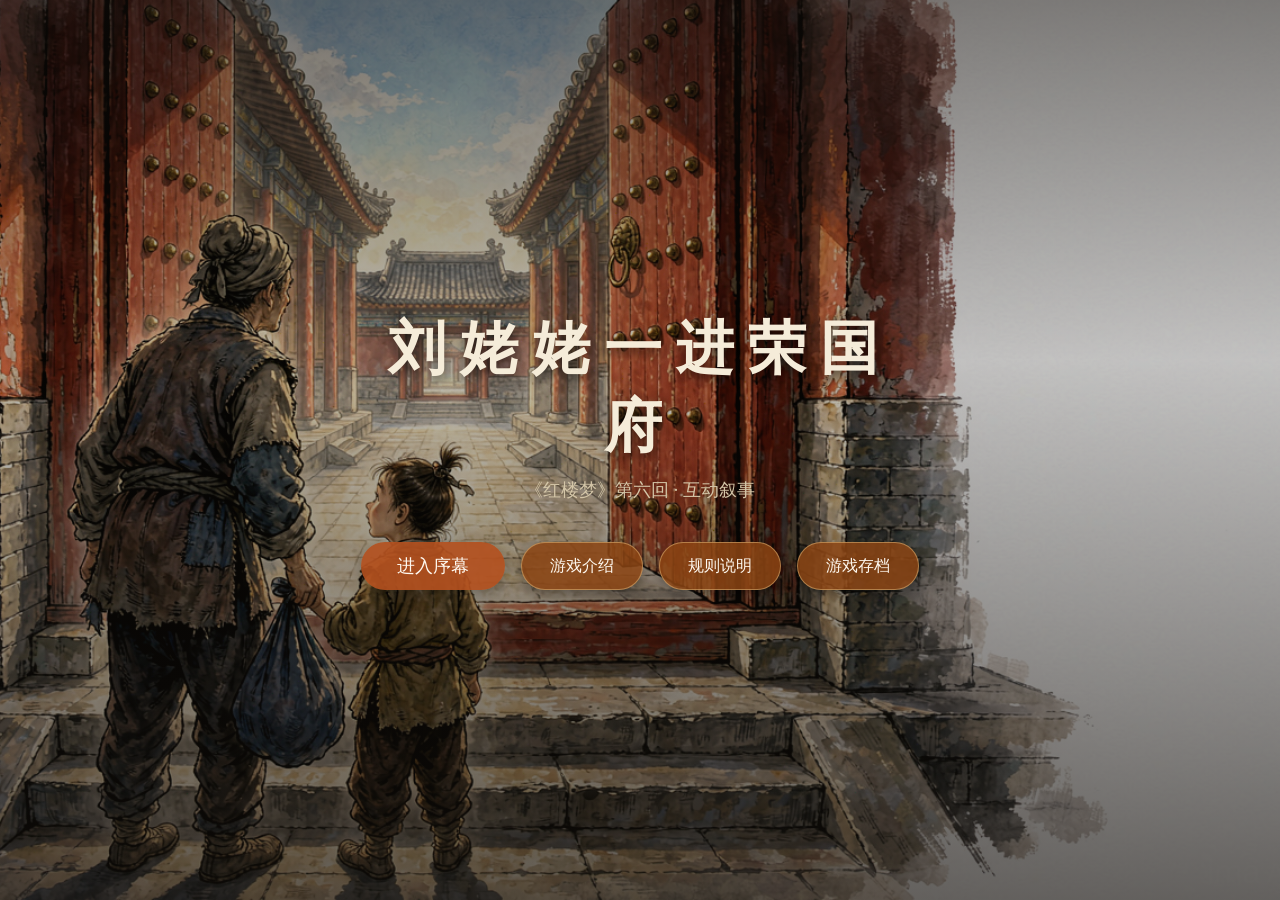
==== index.html @ fb56ab2d "刘姥姥一进荣国府互动叙事游戏 v1.0" ====
<!DOCTYPE html>
<html lang="zh-CN">
<head>
  <meta charset="UTF-8">
  <meta name="viewport" content="width=device-width, initial-scale=1.0">
  <meta http-equiv="Cache-Control" content="no-cache, no-store, must-revalidate">
  <title>刘姥姥一进荣国府</title>
  <link rel="stylesheet" href="style.css?v=8">
</head>
<body>
  <div id="app">
    <header id="top-bar">
      <div id="game-title">刘姥姥一进荣国府</div>
      <div id="top-status">
        <span id="progress">第 - / 16 幕</span>
        <div id="hp-bar" title="人情值">
          <div id="hp-fill"></div>
          <span id="hp-text">人情 100</span>
        </div>
        <button id="chars-btn" type="button">人物谱</button>
        <button id="manual-btn" type="button">文化手册 <span id="manual-count">0/7</span></button>
      </div>
    </header>

    <main id="stage">
      <div id="camera-rig">
        <div id="bg-layer"></div>
        <div id="hotspot-layer"></div>
      </div>
      <div id="transition-overlay"></div>

      <div id="portrait-layer">
        <img id="speaker-portrait" src="" alt="说话人">
      </div>

      <div id="choice-panel" class="hidden"></div>

      <div id="dialog-box">
        <div id="dialog-speaker"></div>
        <div id="dialog-text"></div>
        <div id="dialog-hint">点击此处继续</div>
      </div>
    </main>

    <div id="hotspot-card" class="hidden">
      <button id="card-close" type="button" aria-label="关闭">&times;</button>
      <img id="card-image" src="" alt="">
      <h3 id="card-title"></h3>
      <p id="card-surface"></p>
      <p id="card-usage"></p>
      <p id="card-culture"></p>
      <p id="card-source"></p>
    </div>

    <div id="manual-panel" class="hidden">
      <div class="panel-content">
        <h2>文化手册 <span id="panel-count">0/7</span></h2>
        <div id="manual-list"></div>
        <button id="close-manual" type="button">关闭</button>
      </div>
    </div>

    <div id="chars-panel" class="hidden">
      <div class="panel-content">
        <h2>人物谱</h2>
        <div id="chars-list"></div>
        <button id="close-chars" type="button">关闭</button>
      </div>
    </div>

    <div id="start-screen">
      <div class="start-bg"></div>
      <div class="start-overlay"></div>
      <div class="start-content">
        <h1>刘姥姥一进荣国府</h1>
        <p>《红楼梦》第六回 · 互动叙事</p>
        <div class="start-btns">
          <button id="start-btn" type="button">进入序幕</button>
          <button id="cover-about-btn" type="button">游戏介绍</button>
          <button id="cover-rules-btn" type="button">规则说明</button>
          <button id="cover-save-btn" type="button">游戏存档</button>
        </div>
      </div>
    </div>

    <div id="cover-panel" class="hidden">
      <div class="cover-panel-bg"></div>
      <div class="cover-panel-content">
        <button id="cover-panel-close" type="button" aria-label="关闭">&times;</button>
        <h2 id="cover-panel-title"></h2>
        <div id="cover-panel-body"></div>
      </div>
    </div>

    <div id="prologue-screen" class="hidden">
      <div id="prologue-bg"></div>
      <div id="prologue-overlay"></div>
      <div id="prologue-content">
        <h2 id="prologue-title"></h2>
        <div id="prologue-text"></div>
        <div id="prologue-extra"></div>
        <button id="prologue-btn" type="button">继续</button>
      </div>
    </div>

    <div id="settlement-screen" class="hidden">
      <div class="settlement-content">
        <h2>文化手册结算</h2>
        <p id="settlement-count"></p>
        <p id="settlement-rating"></p>
        <div id="settlement-list"></div>
        <button id="restart-btn" type="button">重新开始</button>
      </div>
    </div>

    <div id="location-title" class="hidden"></div>
    <div id="tooltip" class="hidden"></div>
    <div id="hp-change" class="hidden"></div>
  </div>

  <script src="game.js?v=8"></script>
</body>
</html>
---- style.css ----
* {
  margin: 0;
  padding: 0;
  box-sizing: border-box;
}

html, body {
  width: 100%;
  height: 100%;
  background: #14100c;
  font-family: "KaiTi", "STKaiti", "SimSun", "Songti SC", "Noto Serif SC", serif;
  overflow: hidden;
  user-select: none;
}

#app {
  position: relative;
  width: 100vw;
  height: 100vh;
}

/* 顶部菜单 */
#top-bar {
  position: absolute;
  top: 0;
  left: 0;
  right: 0;
  height: 52px;
  background: rgba(30, 25, 18, 0.9);
  border-bottom: 1px solid rgba(180, 150, 100, 0.35);
  display: flex;
  align-items: center;
  justify-content: space-between;
  padding: 0 22px;
  z-index: 200;
  backdrop-filter: blur(4px);
}

#game-title {
  font-size: 18px;
  color: #e8dcc6;
  letter-spacing: 3px;
  font-weight: bold;
}

#top-status {
  display: flex;
  align-items: center;
  gap: 14px;
}

#progress {
  font-size: 14px;
  color: #d4c6a8;
  letter-spacing: 1px;
}

#hp-bar {
  position: relative;
  width: 120px;
  height: 18px;
  background: rgba(60, 45, 30, 0.7);
  border: 1px solid rgba(180, 150, 100, 0.5);
  border-radius: 10px;
  overflow: hidden;
}

#hp-fill {
  height: 100%;
  width: 100%;
  background: linear-gradient(90deg, #66bb6a 0%, #ffca28 60%, #c62828 100%);
  background-size: 120px 100%;
  background-position: left center;
  transition: width 0.5s ease;
}

#hp-text {
  position: absolute;
  inset: 0;
  display: flex;
  align-items: center;
  justify-content: center;
  font-size: 11px;
  color: #f5ecd9;
  text-shadow: 0 1px 2px rgba(0, 0, 0, 0.8);
  letter-spacing: 1px;
}

#chars-btn,
#manual-btn {
  background: rgba(250, 245, 235, 0.1);
  border: 1px solid rgba(180, 150, 100, 0.5);
  color: #e8dcc6;
  padding: 7px 16px;
  border-radius: 18px;
  font-family: inherit;
  font-size: 14px;
  cursor: pointer;
  transition: background 0.2s ease, transform 0.15s ease;
}

#chars-btn:hover,
#manual-btn:hover {
  background: rgba(250, 245, 235, 0.25);
  transform: translateY(-1px);
}

/* 舞台 */
#stage {
  position: relative;
  width: 100%;
  height: 100%;
  overflow: hidden;
  background: #0a0806;
}

#camera-rig {
  position: absolute;
  inset: 0;
  transform-origin: center center;
  --cam-scale: 1;
  --cam-translate-x: 0;
  --cam-translate-y: 0;
  transform: scale(var(--cam-scale)) translate(var(--cam-translate-x), var(--cam-translate-y));
  transition: transform 1.6s cubic-bezier(0.25, 0.46, 0.45, 0.94);
  will-change: transform;
  transform-style: preserve-3d;
  backface-visibility: hidden;
}

#camera-rig.turn {
  transform: scale(var(--cam-scale)) translate(var(--cam-translate-x), var(--cam-translate-y)) rotateY(-92deg);
  opacity: 0.35;
}

#camera-rig.zoom-wide { --cam-scale: 0.85; }
#camera-rig.zoom-medium { --cam-scale: 1; }
#camera-rig.zoom-focus { --cam-scale: 1.3; }

#bg-layer {
  position: absolute;
  inset: -5%;
  background-size: cover;
  background-position: center;
  background-color: #1a1410;
}

#transition-overlay {
  position: absolute;
  inset: 0;
  background: #0a0806;
  opacity: 0;
  pointer-events: none;
  z-index: 48;
  transition: opacity 0.85s ease-in-out, background 0.85s ease-in-out;
}

#transition-overlay.active {
  opacity: 1;
}

#transition-overlay.focus-pull {
  background: radial-gradient(
    circle at center,
    rgba(10, 8, 6, 0) 0%,
    rgba(10, 8, 6, 0.25) 35%,
    rgba(10, 8, 6, 0.82) 85%
  );
}

#hotspot-layer {
  position: absolute;
  inset: 0;
  z-index: 20;
}

/* 立绘 */
#portrait-layer {
  position: absolute;
  left: 1%;
  bottom: 0;
  height: 74%;
  z-index: 30;
  pointer-events: none;
  display: flex;
  align-items: flex-end;
}

#speaker-portrait {
  height: 100%;
  width: auto;
  object-fit: contain;
  opacity: 0;
  transform: translateX(-30px) scale(1);
  transform-origin: bottom center;
  transition: opacity 0.6s ease, transform 0.6s ease, filter 0.6s ease;
  filter: drop-shadow(0 4px 12px rgba(0, 0, 0, 0.5));
}

#speaker-portrait.show {
  opacity: 1;
  transform: translateX(0) scale(1);
}

#speaker-portrait.speaking {
  transform: translateX(0) scale(1.1);
  filter: drop-shadow(0 6px 20px rgba(0, 0, 0, 0.65));
}

#speaker-portrait.load-error {
  background: #a52a2a;
  border: 2px dashed #fff;
}

/* 热点 */
.hotspot {
  position: absolute;
  transform: translate(-50%, -50%);
  width: 10%;
  height: 10%;
  min-width: 52px;
  min-height: 52px;
  background: rgba(255, 220, 150, 0.1);
  border: 1.5px solid rgba(255, 220, 150, 0.45);
  border-radius: 10px;
  cursor: pointer;
  pointer-events: auto;
  opacity: 0.42;
  transition: opacity 0.35s ease, background 0.35s ease, border-color 0.35s ease, box-shadow 0.35s ease;
  animation: hotspot-pulse 2.2s ease-in-out infinite;
}

.hotspot:hover {
  opacity: 0.85;
  background: rgba(255, 220, 150, 0.22);
  border-color: rgba(255, 220, 150, 0.85);
  box-shadow: 0 0 28px rgba(255, 220, 150, 0.55), inset 0 0 14px rgba(255, 220, 150, 0.18);
  animation: none;
}

@keyframes hotspot-pulse {
  0%, 100% {
    box-shadow: 0 0 8px rgba(255, 220, 150, 0.25);
    transform: translate(-50%, -50%) scale(1);
  }
  50% {
    box-shadow: 0 0 22px rgba(255, 220, 150, 0.5);
    transform: translate(-50%, -50%) scale(1.08);
  }
}

.hotspot::before {
  content: '!';
  position: absolute;
  top: -16px;
  left: 50%;
  transform: translateX(-50%);
  width: 28px;
  height: 28px;
  line-height: 28px;
  text-align: center;
  font-size: 18px;
  font-weight: bold;
  color: #4a0a0a;
  background: radial-gradient(circle at 30% 30%, #fff176, #ffd700 60%);
  border: 2px solid #b71c1c;
  border-radius: 50%;
  box-shadow: 0 0 12px rgba(255, 215, 0, 0.85), 0 3px 10px rgba(0, 0, 0, 0.45);
  animation: marker-bounce 1.3s ease-in-out infinite;
  z-index: 5;
}

.hotspot:hover::before {
  background: radial-gradient(circle at 30% 30%, #fff59d, #ffea00 60%);
  transform: translateX(-50%) scale(1.25);
  border-color: #d32f2f;
}

@keyframes marker-bounce {
  0%, 100% { transform: translateX(-50%) translateY(0); }
  50% { transform: translateX(-50%) translateY(-8px); }
}

.hotspot::after {
  content: '';
  position: absolute;
  top: 50%;
  left: 50%;
  transform: translate(-50%, -50%);
  width: 10px;
  height: 10px;
  background: rgba(255, 220, 150, 0.65);
  border-radius: 50%;
  box-shadow: 0 0 8px rgba(255, 220, 150, 0.65);
  transition: background 0.35s ease, box-shadow 0.35s ease;
}

.hotspot:hover::after {
  background: rgba(255, 220, 150, 0.95);
  box-shadow: 0 0 14px rgba(255, 220, 150, 0.95);
}

/* 选择面板 */
#choice-panel {
  position: absolute;
  bottom: 170px;
  left: 50%;
  transform: translateX(-50%);
  width: 92%;
  max-width: 900px;
  display: flex;
  flex-wrap: wrap;
  justify-content: center;
  gap: 16px;
  z-index: 45;
}

.choice-btn {
  background: linear-gradient(180deg, #8B5A2B 0%, #6B4226 100%);
  color: #fff9f0;
  border: 2px solid #D4A76A;
  padding: 14px 22px;
  border-radius: 8px;
  font-family: inherit;
  font-size: 17px;
  line-height: 1.5;
  cursor: pointer;
  box-shadow: 0 4px 12px rgba(0, 0, 0, 0.35), inset 0 1px 0 rgba(255, 255, 255, 0.15);
  transition: transform 0.15s ease, box-shadow 0.15s ease, filter 0.15s ease;
  max-width: 100%;
  text-align: left;
}

.choice-btn:hover {
  transform: translateY(-3px);
  box-shadow: 0 6px 18px rgba(0, 0, 0, 0.4), inset 0 1px 0 rgba(255, 255, 255, 0.2);
  filter: brightness(1.08);
}

.choice-btn:active {
  transform: translateY(-1px);
}

/* 对话框 */
#dialog-box {
  position: absolute;
  bottom: 22px;
  left: 50%;
  transform: translateX(-50%);
  width: 92%;
  max-width: 900px;
  min-height: 130px;
  padding: 18px 24px;
  background: rgba(250, 245, 235, 0.94);
  border: 1px solid rgba(160, 130, 90, 0.5);
  border-radius: 10px;
  box-shadow: 0 8px 28px rgba(0, 0, 0, 0.3);
  backdrop-filter: blur(2px);
  background-image:
    radial-gradient(circle at 12% 18%, rgba(180, 160, 120, 0.14) 0, transparent 45%),
    radial-gradient(circle at 88% 82%, rgba(160, 140, 100, 0.12) 0, transparent 40%),
    linear-gradient(180deg, rgba(255, 255, 255, 0.06) 0%, rgba(0, 0, 0, 0.03) 100%);
  z-index: 50;
  color: #2b2015;
  cursor: pointer;
}

#dialog-speaker {
  font-size: 18px;
  font-weight: bold;
  color: #6b4c2a;
  margin-bottom: 8px;
}

#dialog-text {
  font-size: 20px;
  line-height: 1.75;
}

#dialog-hint {
  margin-top: 10px;
  font-size: 13px;
  color: #8c7a60;
  text-align: right;
}

/* 词汇高亮 */
.term {
  color: #8B4513;
  border-bottom: 1px dashed #8B4513;
  cursor: pointer;
  font-weight: bold;
}

.term:hover {
  color: #A0522D;
  background: rgba(139, 69, 19, 0.08);
}

/* 解词 Tooltip */
#tooltip {
  position: absolute;
  z-index: 100;
  max-width: 260px;
  padding: 10px 14px;
  background: rgba(255, 253, 245, 0.98);
  border: 1px solid #C5B090;
  border-radius: 6px;
  box-shadow: 0 4px 16px rgba(0, 0, 0, 0.25);
  font-size: 15px;
  line-height: 1.5;
  color: #3e3020;
  pointer-events: none;
}

#tooltip::before {
  content: '';
  position: absolute;
  bottom: -6px;
  left: 20px;
  width: 10px;
  height: 10px;
  background: rgba(255, 253, 245, 0.98);
  border-right: 1px solid #C5B090;
  border-bottom: 1px solid #C5B090;
  transform: rotate(45deg);
}

#hp-change {
  position: absolute;
  left: 50%;
  top: 36%;
  transform: translateX(-50%);
  z-index: 110;
  padding: 10px 22px;
  border-radius: 20px;
  font-size: 17px;
  font-weight: bold;
  letter-spacing: 1px;
  pointer-events: none;
  opacity: 0;
  transition: opacity 0.3s ease, transform 0.8s ease;
  box-shadow: 0 4px 14px rgba(0, 0, 0, 0.35);
}

#hp-change.show {
  opacity: 1;
  transform: translateX(-50%) translateY(-30px);
}

#hp-change.lose {
  background: rgba(60, 20, 20, 0.92);
  color: #ff8a80;
  border: 1px solid #c62828;
}

#hp-change.gain {
  background: rgba(25, 60, 25, 0.92);
  color: #a5d6a7;
  border: 1px solid #2e7d32;
}

/* 热点卡片 */
#hotspot-card {
  position: absolute;
  z-index: 80;
  width: 320px;
  padding: 18px 20px;
  background: rgba(252, 248, 240, 0.98);
  border: 1px solid rgba(160, 130, 90, 0.5);
  border-radius: 8px;
  box-shadow: 0 8px 28px rgba(0, 0, 0, 0.3);
  color: #2b2015;
}

#card-close {
  position: absolute;
  top: 8px;
  right: 10px;
  background: none;
  border: none;
  font-size: 24px;
  color: #8c7a60;
  cursor: pointer;
}

#card-title {
  font-size: 20px;
  color: #6b4c2a;
  margin-bottom: 10px;
  padding-right: 20px;
}

#card-image {
  width: 100%;
  max-height: 160px;
  object-fit: cover;
  border-radius: 6px;
  margin-bottom: 12px;
  border: 1px solid rgba(160, 130, 90, 0.3);
  background: #f5f0e6;
}

#card-surface,
#card-usage,
#card-culture {
  font-size: 15px;
  line-height: 1.65;
  margin-bottom: 10px;
}

#card-surface::before {
  content: '表层：';
  color: #8B4513;
  font-weight: bold;
}

#card-usage::before {
  content: '用处：';
  color: #8B4513;
  font-weight: bold;
}

#card-culture::before {
  content: '文化意思：';
  color: #8B4513;
  font-weight: bold;
}

#card-source {
  font-size: 13px;
  color: #8c7a60;
  text-align: right;
}

/* 手册面板 */
#manual-panel {
  position: absolute;
  inset: 0;
  z-index: 200;
  display: flex;
  align-items: center;
  justify-content: center;
  background: rgba(10, 8, 6, 0.82);
  padding: 20px;
}

.panel-content {
  width: 100%;
  max-width: 720px;
  max-height: 84vh;
  padding: 28px 32px;
  background: rgba(250, 245, 235, 0.98);
  border: 1px solid rgba(160, 130, 90, 0.5);
  border-radius: 10px;
  box-shadow: 0 10px 36px rgba(0, 0, 0, 0.35);
  color: #2b2015;
  display: flex;
  flex-direction: column;
}

.panel-content h2 {
  font-size: 26px;
  color: #6b4c2a;
  margin-bottom: 18px;
  text-align: center;
}

#manual-list {
  overflow-y: auto;
  text-align: left;
  margin: 10px 0 24px 0;
  padding-right: 8px;
}

.manual-item {
  padding: 12px 14px;
  margin-bottom: 10px;
  background: rgba(230, 220, 200, 0.25);
  border-radius: 6px;
  border-left: 3px solid #8B4513;
}

.manual-item.undiscovered {
  opacity: 0.5;
  border-left-color: #a89b85;
}

.manual-item h4 {
  font-size: 17px;
  color: #6b4c2a;
  margin-bottom: 4px;
}

.manual-item p {
  font-size: 15px;
  line-height: 1.5;
  color: #4a3b2a;
}

#close-manual,
#restart-btn,
#start-btn {
  background: #8B4513;
  color: #fff9f0;
  border: none;
  padding: 12px 36px;
  font-size: 18px;
  font-family: inherit;
  border-radius: 24px;
  cursor: pointer;
  box-shadow: 0 4px 14px rgba(0, 0, 0, 0.25);
  transition: background 0.2s ease, transform 0.15s ease;
}

#chars-panel {
  position: absolute;
  inset: 0;
  z-index: 200;
  display: flex;
  align-items: center;
  justify-content: center;
  background: rgba(10, 8, 6, 0.82);
  padding: 20px;
}

#chars-list {
  overflow-y: auto;
  text-align: left;
  margin: 10px 0 24px 0;
  padding-right: 8px;
}

.char-card {
  display: flex;
  gap: 16px;
  padding: 14px;
  margin-bottom: 12px;
  background: rgba(230, 220, 200, 0.25);
  border-radius: 8px;
  border-left: 3px solid #8B4513;
}

.char-card img {
  height: 90px;
  width: auto;
  object-fit: contain;
  border-radius: 6px;
  background: rgba(0, 0, 0, 0.08);
}

.char-card h4 {
  font-size: 18px;
  color: #6b4c2a;
  margin-bottom: 6px;
}

.char-card p {
  font-size: 15px;
  line-height: 1.5;
  color: #4a3b2a;
}

#close-chars {
  background: #8B4513;
  color: #fff9f0;
  border: none;
  padding: 12px 36px;
  font-size: 18px;
  font-family: inherit;
  border-radius: 24px;
  cursor: pointer;
  box-shadow: 0 4px 14px rgba(0, 0, 0, 0.25);
  transition: background 0.2s ease, transform 0.15s ease;
}

#close-chars:hover {
  background: #A0522D;
  transform: translateY(-2px);
}

/* 场景标题 */
#location-title {
  position: absolute;
  top: 80px;
  left: 50%;
  transform: translateX(-50%);
  z-index: 55;
  padding: 10px 28px;
  background: rgba(30, 25, 18, 0.85);
  border: 1px solid rgba(180, 150, 100, 0.4);
  border-radius: 20px;
  color: #e8dcc6;
  font-size: 18px;
  letter-spacing: 3px;
  opacity: 0;
  transition: opacity 0.6s ease;
  pointer-events: none;
}

#location-title.show {
  opacity: 1;
}

#close-manual:hover,
#restart-btn:hover,
#start-btn:hover {
  background: #A0522D;
  transform: translateY(-2px);
}

/* 开始界面 */
#start-screen {
  position: absolute;
  inset: 0;
  z-index: 300;
  display: flex;
  align-items: center;
  justify-content: center;
}

.start-bg {
  position: absolute;
  inset: 0;
  background: url('assets/cover_title.png') center/cover no-repeat;
  z-index: 0;
}

.start-overlay {
  position: absolute;
  inset: 0;
  background: linear-gradient(
    180deg,
    rgba(18, 14, 10, 0.55) 0%,
    rgba(18, 14, 10, 0.25) 40%,
    rgba(18, 14, 10, 0.65) 100%
  );
  z-index: 1;
}

.start-content {
  position: relative;
  z-index: 2;
  text-align: center;
  color: #f5ecd9;
  max-width: 600px;
  padding: 20px;
}

.start-content h1 {
  font-size: 58px;
  letter-spacing: 14px;
  margin-bottom: 12px;
  text-shadow: 0 4px 12px rgba(0, 0, 0, 0.6);
}

.start-content p {
  font-size: 18px;
  color: #d4c6a8;
  margin-bottom: 40px;
}

.start-btns {
  display: flex;
  flex-wrap: wrap;
  justify-content: center;
  gap: 16px;
}

.start-btns button {
  background: rgba(139, 69, 19, 0.85);
  color: #fff9f0;
  border: 1px solid rgba(255, 220, 150, 0.4);
  padding: 12px 28px;
  border-radius: 26px;
  font-family: inherit;
  font-size: 16px;
  cursor: pointer;
  transition: background 0.2s ease, transform 0.15s ease, box-shadow 0.2s ease;
  box-shadow: 0 4px 14px rgba(0, 0, 0, 0.35);
}

.start-btns button:hover {
  background: #A0522D;
  transform: translateY(-2px);
  box-shadow: 0 6px 18px rgba(0, 0, 0, 0.45);
}

#start-btn {
  background: rgba(180, 80, 30, 0.9);
}

/* 封面信息面板 */
#cover-panel {
  position: absolute;
  inset: 0;
  z-index: 320;
  display: flex;
  align-items: center;
  justify-content: center;
}

.cover-panel-bg {
  position: absolute;
  inset: 0;
  background: rgba(10, 8, 6, 0.78);
  z-index: 0;
}

.cover-panel-content {
  position: relative;
  z-index: 1;
  width: 90%;
  max-width: 620px;
  max-height: 84vh;
  padding: 32px 38px;
  background: rgba(252, 248, 240, 0.98);
  border: 1px solid rgba(160, 130, 90, 0.5);
  border-radius: 10px;
  box-shadow: 0 10px 36px rgba(0, 0, 0, 0.4);
  color: #2b2015;
  text-align: left;
  overflow-y: auto;
}

#cover-panel-close {
  position: absolute;
  top: 10px;
  right: 14px;
  background: none;
  border: none;
  font-size: 28px;
  color: #8c7a60;
  cursor: pointer;
}

#cover-panel-title {
  font-size: 26px;
  color: #6b4c2a;
  margin-bottom: 18px;
  text-align: center;
}

#cover-panel-body {
  font-size: 17px;
  line-height: 1.8;
}

#cover-panel-body h3 {
  font-size: 19px;
  color: #6b4c2a;
  margin: 16px 0 8px;
}

#cover-panel-body p {
  margin-bottom: 10px;
}

#cover-panel-body button {
  background: #8B4513;
  color: #fff9f0;
  border: none;
  padding: 10px 24px;
  border-radius: 20px;
  font-family: inherit;
  font-size: 15px;
  cursor: pointer;
  margin-top: 12px;
}

#cover-panel-body button:hover {
  background: #A0522D;
}

/* 序幕界面 */
#prologue-screen {
  position: absolute;
  inset: 0;
  z-index: 250;
  display: flex;
  align-items: center;
  justify-content: center;
}

#prologue-bg {
  position: absolute;
  inset: 0;
  background: center/cover no-repeat;
  z-index: 0;
}

#prologue-overlay {
  position: absolute;
  inset: 0;
  background: rgba(12, 9, 6, 0.82);
  z-index: 1;
}

#prologue-content {
  position: relative;
  z-index: 2;
  width: 90%;
  max-width: 680px;
  max-height: 86vh;
  padding: 36px 42px;
  background: rgba(250, 245, 235, 0.96);
  border: 1px solid rgba(160, 130, 90, 0.5);
  border-radius: 10px;
  box-shadow: 0 10px 36px rgba(0, 0, 0, 0.35);
  color: #2b2015;
  text-align: center;
  overflow-y: auto;
}

#prologue-title {
  font-size: 28px;
  color: #6b4c2a;
  margin-bottom: 22px;
}

#prologue-text {
  font-size: 19px;
  line-height: 1.85;
  margin-bottom: 24px;
  text-align: left;
}

#prologue-text p {
  margin-bottom: 14px;
  text-indent: 2em;
}

#prologue-extra {
  text-align: left;
  margin-bottom: 24px;
}

.prologue-card {
  display: flex;
  align-items: center;
  gap: 14px;
  padding: 14px 16px;
  margin-bottom: 12px;
  background: rgba(230, 220, 200, 0.3);
  border-radius: 8px;
  border-left: 3px solid #8B4513;
  text-align: left;
}

.prologue-card img {
  width: 64px;
  height: 64px;
  object-fit: contain;
  border-radius: 6px;
  background: rgba(0, 0, 0, 0.08);
  flex-shrink: 0;
}

.prologue-card h4 {
  font-size: 17px;
  color: #6b4c2a;
  margin-bottom: 6px;
}

.prologue-card p {
  font-size: 15px;
  line-height: 1.5;
  color: #4a3b2a;
  margin-bottom: 0;
  text-indent: 0;
}

.prologue-tasks {
  text-align: left;
  margin-left: 1.5em;
  font-size: 18px;
  line-height: 1.9;
  color: #2b2015;
}

.prologue-tasks li {
  margin-bottom: 8px;
}

#prologue-btn {
  background: #8B4513;
  color: #fff9f0;
  border: none;
  padding: 12px 40px;
  font-size: 18px;
  font-family: inherit;
  border-radius: 24px;
  cursor: pointer;
  box-shadow: 0 4px 14px rgba(0, 0, 0, 0.25);
  transition: background 0.2s ease, transform 0.15s ease;
}

#prologue-btn:hover {
  background: #A0522D;
  transform: translateY(-2px);
}

/* 结算界面 */
#settlement-screen {
  position: absolute;
  inset: 0;
  z-index: 300;
  display: flex;
  align-items: center;
  justify-content: center;
  background: rgba(10, 8, 6, 0.88);
  padding: 20px;
}

.settlement-content {
  width: 100%;
  max-width: 720px;
  max-height: 90vh;
  padding: 34px 38px;
  background: rgba(250, 245, 235, 0.98);
  border: 1px solid rgba(160, 130, 90, 0.5);
  border-radius: 10px;
  box-shadow: 0 10px 36px rgba(0, 0, 0, 0.35);
  color: #2b2015;
  text-align: center;
  display: flex;
  flex-direction: column;
  overflow-y: auto;
}

.settlement-content h2 {
  font-size: 28px;
  color: #6b4c2a;
  margin-bottom: 18px;
}

#settlement-count,
#settlement-rating {
  font-size: 18px;
  line-height: 1.7;
  margin-bottom: 14px;
}

#settlement-rating {
  color: #8B4513;
  font-weight: bold;
}

#settlement-list {
  text-align: left;
  margin: 10px 0 24px 0;
  padding-right: 8px;
}

.hidden {
  display: none !important;
}

@media (max-width: 640px) {
  #game-title {
    font-size: 15px;
    letter-spacing: 1px;
  }
  #manual-btn {
    font-size: 12px;
    padding: 5px 10px;
  }
  .start-content h1 {
    font-size: 40px;
    letter-spacing: 8px;
  }
  #dialog-text {
    font-size: 17px;
  }
  #dialog-speaker {
    font-size: 16px;
  }
  .choice-btn {
    font-size: 15px;
    padding: 12px 16px;
  }
  #hotspot-card {
    width: 92%;
    left: 50% !important;
    transform: translateX(-50%);
  }
}
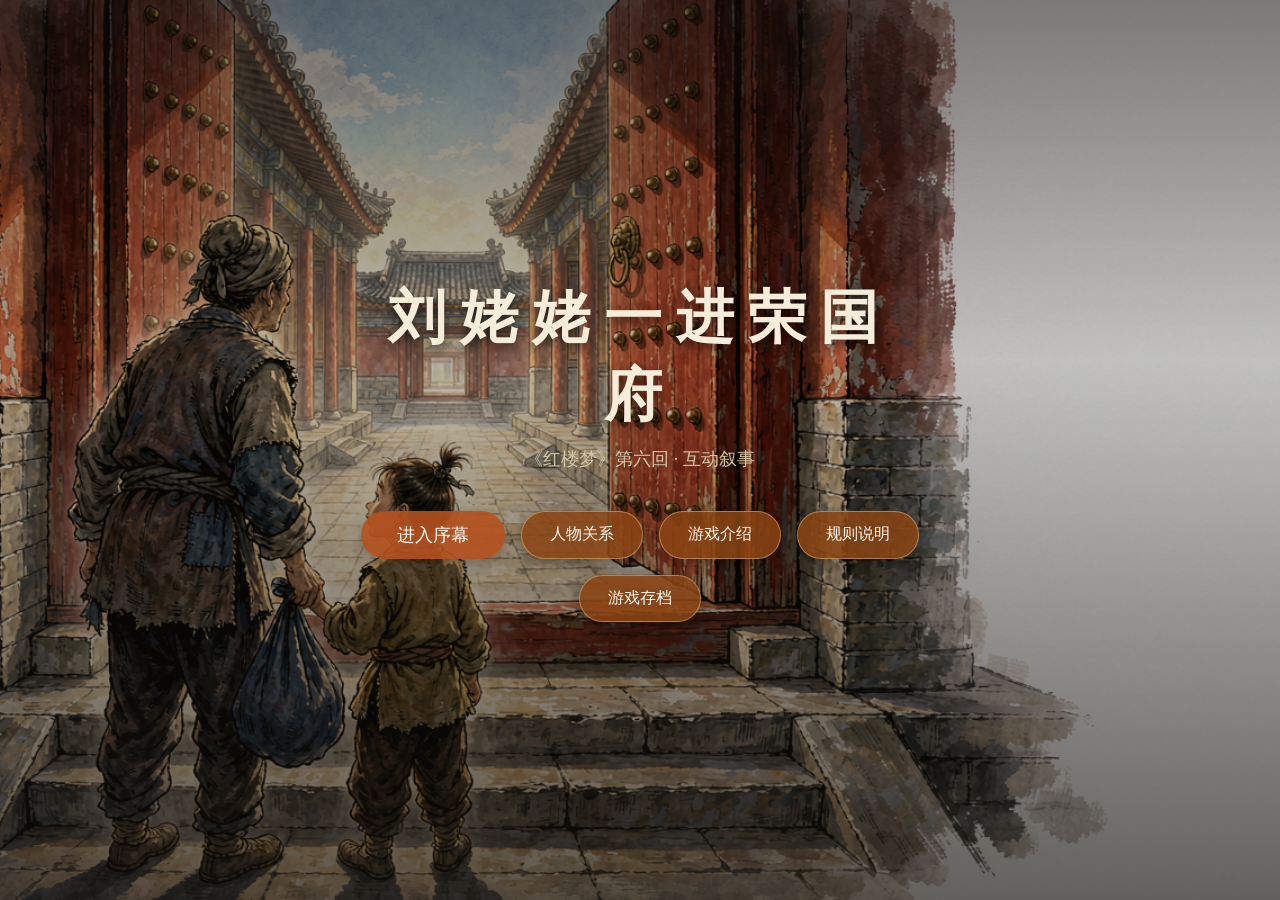
==== commit ebdee079: "feat: 6项迭代——封面关系网、关系图优化、返回按钮、立绘遮挡、动态银子台词、分享卡片" ====
--- a/index.html
+++ b/index.html
@@ -5,7 +5,8 @@
   <meta name="viewport" content="width=device-width, initial-scale=1.0">
   <meta http-equiv="Cache-Control" content="no-cache, no-store, must-revalidate">
   <title>刘姥姥一进荣国府</title>
-  <link rel="stylesheet" href="style.css?v=8">
+  <link rel="stylesheet" href="style.css?v=10">
+  <script src="https://cdn.jsdelivr.net/npm/html2canvas@1.4.1/dist/html2canvas.min.js" crossorigin="anonymous"></script>
 </head>
 <body>
   <div id="app">
@@ -17,8 +18,11 @@
           <div id="hp-fill"></div>
           <span id="hp-text">人情 100</span>
         </div>
-        <button id="chars-btn" type="button">人物谱</button>
-        <button id="manual-btn" type="button">文化手册 <span id="manual-count">0/7</span></button>
+        <button id="back-btn" type="button">返回</button>
+        <button id="relation-btn" type="button">人物关系</button>
+        <button id="manual-btn" type="button">游戏手册 <span id="manual-count">0/7</span></button>
+        <button id="save-btn" type="button">存档</button>
+        <button id="home-btn" type="button">主页</button>
       </div>
     </header>
 
@@ -54,17 +58,39 @@
 
     <div id="manual-panel" class="hidden">
       <div class="panel-content">
-        <h2>文化手册 <span id="panel-count">0/7</span></h2>
-        <div id="manual-list"></div>
+        <h2>游戏手册 <span id="panel-count">0/7</span></h2>
+        <div class="manual-tabs">
+          <button class="manual-tab active" data-tab="hotspots">文化热点</button>
+          <button class="manual-tab" data-tab="characters">人物</button>
+          <button class="manual-tab" data-tab="terms">词汇</button>
+          <button class="manual-tab" data-tab="quests">任务</button>
+        </div>
+        <div id="manual-list">
+          <div class="manual-section active" data-tab="hotspots" id="manual-hotspots"></div>
+          <div class="manual-section" data-tab="characters" id="manual-characters"></div>
+          <div class="manual-section" data-tab="terms" id="manual-terms"></div>
+          <div class="manual-section" data-tab="quests" id="manual-quests"></div>
+        </div>
         <button id="close-manual" type="button">关闭</button>
       </div>
     </div>
 
-    <div id="chars-panel" class="hidden">
+    <div id="relation-panel" class="hidden">
       <div class="panel-content">
-        <h2>人物谱</h2>
-        <div id="chars-list"></div>
-        <button id="close-chars" type="button">关闭</button>
+        <h2>人物关系网</h2>
+        <div id="relation-svg"></div>
+        <div id="relation-list"></div>
+        <button id="close-relation" type="button">关闭</button>
+      </div>
+    </div>
+
+    <div id="error-modal" class="hidden">
+      <div class="error-modal-bg"></div>
+      <div class="error-modal-content">
+        <h3 id="error-modal-title">话说得不太妥</h3>
+        <div id="error-modal-text"></div>
+        <div id="error-modal-reason"></div>
+        <button id="error-modal-continue" type="button">我明白了，继续</button>
       </div>
     </div>
 
@@ -76,6 +102,7 @@
         <p>《红楼梦》第六回 · 互动叙事</p>
         <div class="start-btns">
           <button id="start-btn" type="button">进入序幕</button>
+          <button id="cover-relation-btn" type="button">人物关系</button>
           <button id="cover-about-btn" type="button">游戏介绍</button>
           <button id="cover-rules-btn" type="button">规则说明</button>
           <button id="cover-save-btn" type="button">游戏存档</button>
@@ -105,11 +132,15 @@
 
     <div id="settlement-screen" class="hidden">
       <div class="settlement-content">
-        <h2>文化手册结算</h2>
+        <h2>游戏手册结算</h2>
         <p id="settlement-count"></p>
         <p id="settlement-rating"></p>
         <div id="settlement-list"></div>
-        <button id="restart-btn" type="button">重新开始</button>
+        <div id="share-summary"></div>
+        <div class="settlement-actions">
+          <button id="share-btn" type="button">保存/分享总结</button>
+          <button id="restart-btn" type="button">重新开始</button>
+        </div>
       </div>
     </div>
 
@@ -118,6 +149,6 @@
     <div id="hp-change" class="hidden"></div>
   </div>
 
-  <script src="game.js?v=8"></script>
+  <script src="game.js?v=10"></script>
 </body>
 </html>
--- a/style.css
+++ b/style.css
@@ -87,7 +87,10 @@
 }
 
 #chars-btn,
-#manual-btn {
+#manual-btn,
+#relation-btn,
+#save-btn,
+#home-btn {
   background: rgba(250, 245, 235, 0.1);
   border: 1px solid rgba(180, 150, 100, 0.5);
   color: #e8dcc6;
@@ -100,16 +103,40 @@
 }
 
 #chars-btn:hover,
-#manual-btn:hover {
+#manual-btn:hover,
+#relation-btn:hover,
+#save-btn:hover,
+#home-btn:hover {
   background: rgba(250, 245, 235, 0.25);
   transform: translateY(-1px);
+}
+
+#save-btn {
+  background: rgba(60, 120, 60, 0.25);
+  border-color: rgba(120, 180, 120, 0.5);
+}
+
+#home-btn {
+  background: rgba(120, 60, 60, 0.25);
+  border-color: rgba(180, 120, 120, 0.5);
+}
+
+#back-btn {
+  background: rgba(100, 80, 50, 0.25);
+  border-color: rgba(180, 150, 100, 0.5);
+}
+
+#back-btn:disabled {
+  opacity: 0.35;
+  cursor: not-allowed;
 }
 
 /* 舞台 */
 #stage {
   position: relative;
   width: 100%;
-  height: 100%;
+  height: calc(100% - 52px);
+  top: 52px;
   overflow: hidden;
   background: #0a0806;
 }
@@ -179,7 +206,8 @@
   position: absolute;
   left: 1%;
   bottom: 0;
-  height: 74%;
+  height: 70%;
+  max-height: calc(100% - 160px);
   z-index: 30;
   pointer-events: none;
   display: flex;
@@ -203,7 +231,7 @@
 }
 
 #speaker-portrait.speaking {
-  transform: translateX(0) scale(1.1);
+  transform: translateX(0) scale(1.05);
   filter: drop-shadow(0 6px 20px rgba(0, 0, 0, 0.65));
 }
 
@@ -378,10 +406,18 @@
 }
 
 #dialog-hint {
-  margin-top: 10px;
-  font-size: 13px;
-  color: #8c7a60;
+  margin-top: 14px;
+  font-size: 16px;
+  color: #7a5c3a;
   text-align: right;
+  font-weight: bold;
+  letter-spacing: 1px;
+  animation: hint-pulse 1.6s ease-in-out infinite;
+}
+
+@keyframes hint-pulse {
+  0%, 100% { opacity: 0.7; }
+  50% { opacity: 1; color: #8B4513; }
 }
 
 /* 词汇高亮 */
@@ -1052,18 +1088,394 @@
   padding-right: 8px;
 }
 
+.settlement-section {
+  margin-bottom: 24px;
+}
+
+.settlement-section h3 {
+  font-size: 20px;
+  color: #6b4c2a;
+  margin-bottom: 12px;
+  border-bottom: 1px solid rgba(160, 130, 90, 0.3);
+  padding-bottom: 6px;
+}
+
+.settlement-actions {
+  display: flex;
+  justify-content: center;
+  gap: 16px;
+  flex-wrap: wrap;
+}
+
+#share-btn {
+  background: #2e7d32;
+  color: #fff9f0;
+  border: none;
+  padding: 12px 36px;
+  font-size: 18px;
+  font-family: inherit;
+  border-radius: 24px;
+  cursor: pointer;
+  box-shadow: 0 4px 14px rgba(0, 0, 0, 0.25);
+  transition: background 0.2s ease, transform 0.15s ease;
+}
+
+#share-btn:hover {
+  background: #388e3c;
+  transform: translateY(-2px);
+}
+
+#share-summary {
+  width: 320px;
+  max-width: 90%;
+  margin: 0 auto 24px auto;
+  border-radius: 16px;
+  overflow: hidden;
+  box-shadow: 0 8px 28px rgba(0, 0, 0, 0.2);
+  font-family: inherit;
+}
+
+.share-card-inner {
+  background: linear-gradient(160deg, #faf5eb 0%, #f0e6cf 100%);
+  padding: 28px 22px;
+  text-align: center;
+  color: #2b2015;
+  border: 2px solid #8B4513;
+  border-radius: 16px;
+}
+
+.share-card-header {
+  font-size: 14px;
+  color: #8c7a60;
+  letter-spacing: 2px;
+  margin-bottom: 6px;
+}
+
+.share-card-title {
+  font-size: 24px;
+  color: #8B4513;
+  font-weight: bold;
+  margin-bottom: 12px;
+}
+
+.share-card-ending {
+  display: inline-block;
+  font-size: 20px;
+  color: #fff9f0;
+  background: #8B4513;
+  padding: 6px 18px;
+  border-radius: 20px;
+  margin-bottom: 20px;
+}
+
+.share-card-stats {
+  display: grid;
+  grid-template-columns: 1fr 1fr;
+  gap: 12px;
+  margin-bottom: 20px;
+}
+
+.share-stat {
+  background: rgba(255, 255, 255, 0.55);
+  border-radius: 10px;
+  padding: 10px 6px;
+  border: 1px solid rgba(139, 69, 19, 0.15);
+}
+
+.share-stat-num {
+  display: block;
+  font-size: 22px;
+  font-weight: bold;
+  color: #6b4c2a;
+  margin-bottom: 2px;
+}
+
+.share-stat-label {
+  display: block;
+  font-size: 12px;
+  color: #8c7a60;
+}
+
+.share-card-footer {
+  font-size: 12px;
+  color: #8c7a60;
+  border-top: 1px dashed rgba(160, 130, 90, 0.4);
+  padding-top: 10px;
+}
+
+.term-inline {
+  display: inline-block;
+  background: rgba(139, 69, 19, 0.1);
+  color: #8B4513;
+  padding: 2px 8px;
+  border-radius: 10px;
+  margin: 2px;
+  font-weight: bold;
+}
+
+/* 错误提示模态框 */
+#error-modal {
+  position: absolute;
+  inset: 0;
+  z-index: 250;
+  display: flex;
+  align-items: center;
+  justify-content: center;
+}
+
+.error-modal-bg {
+  position: absolute;
+  inset: 0;
+  background: rgba(10, 8, 6, 0.78);
+  z-index: 0;
+}
+
+.error-modal-content {
+  position: relative;
+  z-index: 1;
+  width: 90%;
+  max-width: 560px;
+  padding: 32px 38px;
+  background: rgba(252, 248, 240, 0.98);
+  border: 2px solid #c62828;
+  border-radius: 10px;
+  box-shadow: 0 12px 40px rgba(0, 0, 0, 0.45);
+  color: #2b2015;
+  text-align: center;
+}
+
+#error-modal-title {
+  font-size: 26px;
+  color: #c62828;
+  margin-bottom: 18px;
+}
+
+#error-modal-text {
+  font-size: 20px;
+  line-height: 1.7;
+  color: #8B4513;
+  font-weight: bold;
+  margin-bottom: 16px;
+}
+
+#error-modal-reason {
+  font-size: 17px;
+  line-height: 1.7;
+  color: #4a3b2a;
+  margin-bottom: 24px;
+  padding: 14px;
+  background: rgba(198, 40, 40, 0.06);
+  border-radius: 6px;
+}
+
+#error-modal-continue {
+  background: #c62828;
+  color: #fff9f0;
+  border: none;
+  padding: 12px 40px;
+  font-size: 18px;
+  font-family: inherit;
+  border-radius: 24px;
+  cursor: pointer;
+  box-shadow: 0 4px 14px rgba(0, 0, 0, 0.25);
+  transition: background 0.2s ease, transform 0.15s ease;
+}
+
+#error-modal-continue:hover {
+  background: #b71c1c;
+  transform: translateY(-2px);
+}
+
+/* 人物关系网面板 */
+#relation-panel {
+  position: absolute;
+  inset: 0;
+  z-index: 200;
+  display: flex;
+  align-items: center;
+  justify-content: center;
+  background: rgba(10, 8, 6, 0.82);
+  padding: 20px;
+}
+
+#relation-svg {
+  width: 100%;
+  height: 340px;
+  margin-bottom: 16px;
+  background: rgba(250, 245, 235, 0.5);
+  border-radius: 10px;
+  border: 1px solid rgba(160, 130, 90, 0.3);
+}
+
+#relation-list {
+  overflow-y: auto;
+  max-height: 200px;
+  text-align: left;
+  margin-bottom: 16px;
+  padding-right: 8px;
+}
+
+.relation-list-item {
+  display: flex;
+  gap: 14px;
+  padding: 12px;
+  margin-bottom: 10px;
+  background: rgba(230, 220, 200, 0.25);
+  border-radius: 8px;
+  border-left: 3px solid #8B4513;
+}
+
+.relation-list-item.locked {
+  opacity: 0.5;
+  border-left-color: #a89b85;
+}
+
+.relation-list-item img {
+  width: 60px;
+  height: 60px;
+  object-fit: contain;
+  border-radius: 6px;
+  background: rgba(0, 0, 0, 0.08);
+  flex-shrink: 0;
+}
+
+.relation-list-item h4 {
+  font-size: 17px;
+  color: #6b4c2a;
+  margin-bottom: 4px;
+}
+
+.relation-list-item p {
+  font-size: 14px;
+  line-height: 1.5;
+  color: #4a3b2a;
+}
+
+#close-relation {
+  background: #8B4513;
+  color: #fff9f0;
+  border: none;
+  padding: 12px 36px;
+  font-size: 18px;
+  font-family: inherit;
+  border-radius: 24px;
+  cursor: pointer;
+  box-shadow: 0 4px 14px rgba(0, 0, 0, 0.25);
+}
+
+#close-relation:hover {
+  background: #A0522D;
+}
+
+/* 游戏手册标签页 */
+.manual-tabs {
+  display: flex;
+  justify-content: center;
+  gap: 8px;
+  margin-bottom: 16px;
+  flex-wrap: wrap;
+}
+
+.manual-tab {
+  background: rgba(139, 69, 19, 0.12);
+  color: #6b4c2a;
+  border: 1px solid rgba(139, 69, 19, 0.3);
+  padding: 8px 18px;
+  border-radius: 18px;
+  font-family: inherit;
+  font-size: 15px;
+  cursor: pointer;
+  transition: background 0.2s ease, color 0.2s ease;
+}
+
+.manual-tab.active {
+  background: #8B4513;
+  color: #fff9f0;
+  border-color: #8B4513;
+}
+
+.manual-section {
+  display: none;
+  overflow-y: auto;
+  max-height: 50vh;
+  padding-right: 8px;
+}
+
+.manual-section.active {
+  display: block;
+}
+
+.char-manual-header {
+  display: flex;
+  gap: 14px;
+  align-items: center;
+}
+
+.char-manual-header img {
+  width: 64px;
+  height: 64px;
+  object-fit: contain;
+  border-radius: 6px;
+  background: rgba(0, 0, 0, 0.08);
+}
+
+.char-manual-placeholder {
+  width: 64px;
+  height: 64px;
+  line-height: 64px;
+  text-align: center;
+  border-radius: 6px;
+  background: rgba(0, 0, 0, 0.08);
+  color: #999;
+  font-size: 24px;
+  font-weight: bold;
+}
+
+.char-deed {
+  margin-top: 8px;
+  font-size: 14px;
+  color: #6b4c2a;
+}
+
+.locked-tag {
+  font-size: 12px;
+  color: #999;
+  font-weight: normal;
+  margin-left: 6px;
+}
+
+.char-card.locked {
+  opacity: 0.55;
+  filter: grayscale(0.8);
+}
+
 .hidden {
   display: none !important;
 }
 
 @media (max-width: 640px) {
   #game-title {
-    font-size: 15px;
+    font-size: 14px;
     letter-spacing: 1px;
   }
-  #manual-btn {
-    font-size: 12px;
-    padding: 5px 10px;
+  #top-status {
+    gap: 6px;
+  }
+  #chars-btn,
+  #manual-btn,
+  #relation-btn,
+  #save-btn,
+  #home-btn,
+  #back-btn {
+    font-size: 11px;
+    padding: 5px 8px;
+  }
+  #progress {
+    font-size: 11px;
+  }
+  #hp-bar {
+    width: 70px;
+    height: 14px;
   }
   .start-content h1 {
     font-size: 40px;
@@ -1075,6 +1487,9 @@
   #dialog-speaker {
     font-size: 16px;
   }
+  #dialog-hint {
+    font-size: 14px;
+  }
   .choice-btn {
     font-size: 15px;
     padding: 12px 16px;
@@ -1084,4 +1499,12 @@
     left: 50% !important;
     transform: translateX(-50%);
   }
-}
+  .manual-tab {
+    font-size: 13px;
+    padding: 6px 12px;
+  }
+  #share-summary {
+    width: 100%;
+    padding: 18px;
+  }
+}
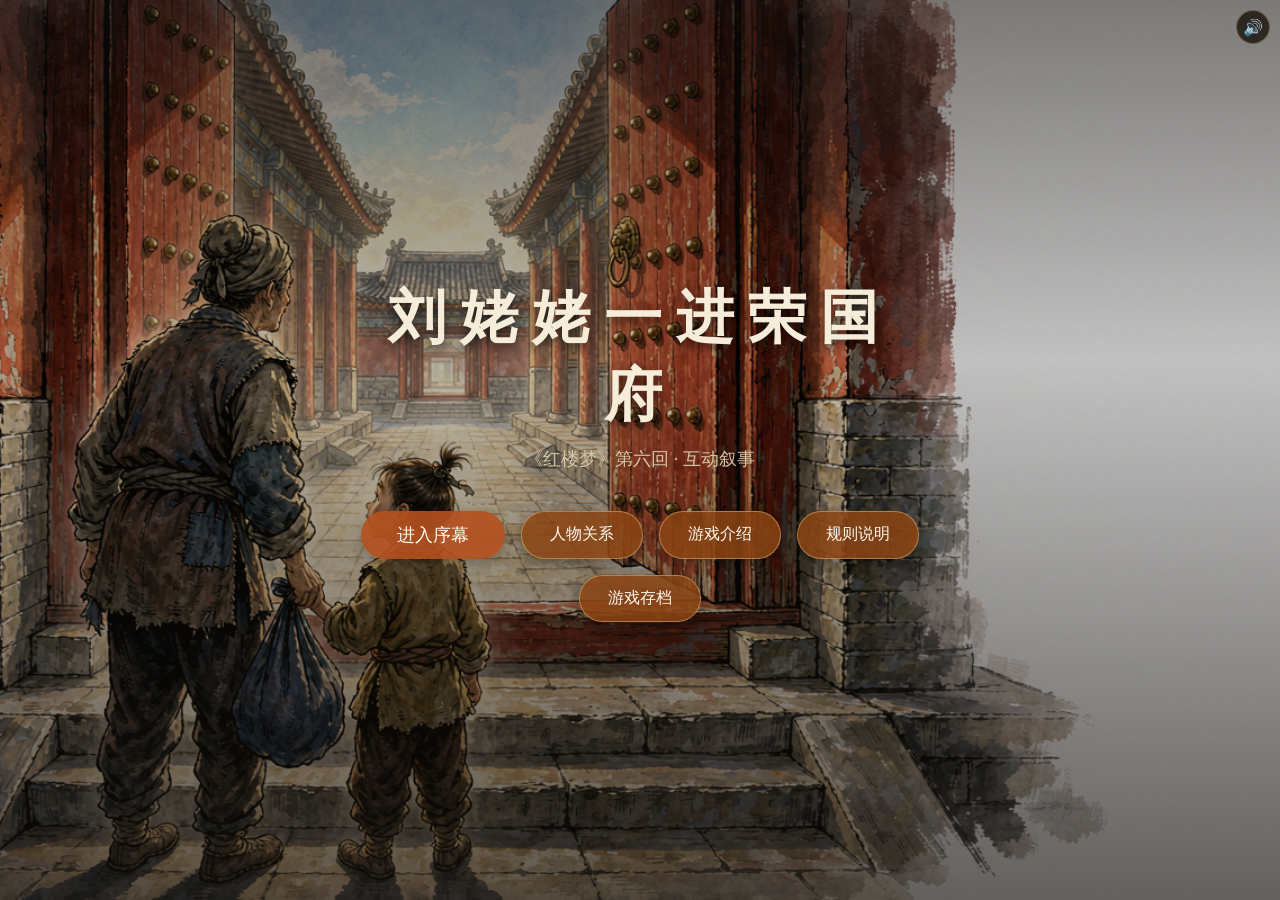
==== commit c7f6050d: "feat: 修复贾蓉立绘、手动生成分享图、音频系统、音量面板、开发者面板音频统计" ====
--- a/index.html
+++ b/index.html
@@ -5,8 +5,7 @@
   <meta name="viewport" content="width=device-width, initial-scale=1.0">
   <meta http-equiv="Cache-Control" content="no-cache, no-store, must-revalidate">
   <title>刘姥姥一进荣国府</title>
-  <link rel="stylesheet" href="style.css?v=10">
-  <script src="https://cdn.jsdelivr.net/npm/html2canvas@1.4.1/dist/html2canvas.min.js" crossorigin="anonymous"></script>
+  <link rel="stylesheet" href="style.css?v=11">
 </head>
 <body>
   <div id="app">
@@ -53,6 +52,7 @@
       <p id="card-surface"></p>
       <p id="card-usage"></p>
       <p id="card-culture"></p>
+      <p id="card-inner-thought"></p>
       <p id="card-source"></p>
     </div>
 
@@ -91,6 +91,19 @@
         <div id="error-modal-text"></div>
         <div id="error-modal-reason"></div>
         <button id="error-modal-continue" type="button">我明白了，继续</button>
+      </div>
+    </div>
+
+    <div id="share-preview-modal" class="hidden">
+      <div class="share-preview-bg"></div>
+      <div class="share-preview-content">
+        <button id="share-preview-close" type="button" aria-label="关闭">&times;</button>
+        <h2>分享你的成就</h2>
+        <div id="share-preview-image"></div>
+        <div class="share-preview-actions">
+          <button id="share-preview-download" type="button">保存图片</button>
+          <button id="share-preview-share" type="button">系统分享</button>
+        </div>
       </div>
     </div>
 
@@ -147,8 +160,20 @@
     <div id="location-title" class="hidden"></div>
     <div id="tooltip" class="hidden"></div>
     <div id="hp-change" class="hidden"></div>
+
+    <button id="volume-btn" type="button" aria-label="音量">&#128266;</button>
+    <div id="volume-panel" class="hidden">
+      <div class="volume-panel-content">
+        <h3>音量调节</h3>
+        <label>总音量<input type="range" id="vol-master" min="0" max="100" value="80"></label>
+        <label>背景音乐<input type="range" id="vol-music" min="0" max="100" value="70"></label>
+        <label>环境音效<input type="range" id="vol-ambience" min="0" max="100" value="60"></label>
+        <label>效果音<input type="range" id="vol-sfx" min="0" max="100" value="80"></label>
+        <button id="volume-panel-close" type="button">关闭</button>
+      </div>
+    </div>
   </div>
 
-  <script src="game.js?v=10"></script>
+  <script src="game.js?v=11"></script>
 </body>
 </html>
--- a/style.css
+++ b/style.css
@@ -131,6 +131,79 @@
   cursor: not-allowed;
 }
 
+/* 音量按钮 */
+#volume-btn {
+  position: fixed;
+  top: 10px;
+  right: 10px;
+  z-index: 360;
+  width: 34px;
+  height: 34px;
+  border-radius: 50%;
+  background: rgba(30, 25, 18, 0.85);
+  border: 1px solid rgba(180, 150, 100, 0.5);
+  color: #e8dcc6;
+  font-size: 16px;
+  cursor: pointer;
+  display: flex;
+  align-items: center;
+  justify-content: center;
+}
+#volume-btn:hover {
+  background: rgba(60, 50, 35, 0.9);
+}
+
+#volume-panel {
+  position: fixed;
+  inset: 0;
+  z-index: 370;
+  display: flex;
+  align-items: center;
+  justify-content: center;
+  background: rgba(10, 8, 6, 0.78);
+}
+#volume-panel.hidden {
+  display: none !important;
+}
+.volume-panel-content {
+  width: 320px;
+  max-width: 90%;
+  background: rgba(252, 248, 240, 0.98);
+  border: 1px solid rgba(160, 130, 90, 0.5);
+  border-radius: 10px;
+  padding: 22px;
+  color: #2b2015;
+}
+.volume-panel-content h3 {
+  font-size: 20px;
+  margin-bottom: 16px;
+  color: #6b4c2a;
+  text-align: center;
+}
+.volume-panel-content label {
+  display: flex;
+  align-items: center;
+  justify-content: space-between;
+  gap: 12px;
+  margin-bottom: 14px;
+  font-size: 15px;
+}
+.volume-panel-content input[type="range"] {
+  flex: 1;
+}
+#volume-panel-close {
+  display: block;
+  margin: 8px auto 0;
+  padding: 8px 22px;
+  background: rgba(180, 150, 100, 0.25);
+  border: 1px solid rgba(180, 150, 100, 0.6);
+  border-radius: 6px;
+  color: #2b2015;
+  font-family: inherit;
+  font-size: 14px;
+  cursor: pointer;
+}
+
 /* 舞台 */
 #stage {
   position: relative;
@@ -160,9 +233,9 @@
   opacity: 0.35;
 }
 
-#camera-rig.zoom-wide { --cam-scale: 0.85; }
-#camera-rig.zoom-medium { --cam-scale: 1; }
-#camera-rig.zoom-focus { --cam-scale: 1.3; }
+#camera-rig.zoom-wide { --cam-scale: 0.8; }
+#camera-rig.zoom-medium { --cam-scale: 0.95; }
+#camera-rig.zoom-focus { --cam-scale: 1.1; }
 
 #bg-layer {
   position: absolute;
@@ -244,36 +317,36 @@
 .hotspot {
   position: absolute;
   transform: translate(-50%, -50%);
-  width: 10%;
-  height: 10%;
-  min-width: 52px;
-  min-height: 52px;
-  background: rgba(255, 220, 150, 0.1);
-  border: 1.5px solid rgba(255, 220, 150, 0.45);
-  border-radius: 10px;
+  width: 11%;
+  height: 11%;
+  min-width: 56px;
+  min-height: 56px;
+  background: rgba(255, 220, 150, 0.18);
+  border: 2px solid rgba(255, 220, 150, 0.7);
+  border-radius: 12px;
   cursor: pointer;
   pointer-events: auto;
-  opacity: 0.42;
+  opacity: 0.65;
   transition: opacity 0.35s ease, background 0.35s ease, border-color 0.35s ease, box-shadow 0.35s ease;
-  animation: hotspot-pulse 2.2s ease-in-out infinite;
+  animation: hotspot-pulse 1.8s ease-in-out infinite;
 }
 
 .hotspot:hover {
-  opacity: 0.85;
-  background: rgba(255, 220, 150, 0.22);
-  border-color: rgba(255, 220, 150, 0.85);
-  box-shadow: 0 0 28px rgba(255, 220, 150, 0.55), inset 0 0 14px rgba(255, 220, 150, 0.18);
+  opacity: 0.95;
+  background: rgba(255, 220, 150, 0.32);
+  border-color: rgba(255, 220, 150, 0.95);
+  box-shadow: 0 0 32px rgba(255, 220, 150, 0.7), inset 0 0 18px rgba(255, 220, 150, 0.25);
   animation: none;
 }
 
 @keyframes hotspot-pulse {
   0%, 100% {
-    box-shadow: 0 0 8px rgba(255, 220, 150, 0.25);
+    box-shadow: 0 0 10px rgba(255, 220, 150, 0.4);
     transform: translate(-50%, -50%) scale(1);
   }
   50% {
-    box-shadow: 0 0 22px rgba(255, 220, 150, 0.5);
-    transform: translate(-50%, -50%) scale(1.08);
+    box-shadow: 0 0 28px rgba(255, 220, 150, 0.7);
+    transform: translate(-50%, -50%) scale(1.12);
   }
 }
 
@@ -462,6 +535,12 @@
   transform: rotate(45deg);
 }
 
+.term-pinyin {
+  color: #8c7a60;
+  font-size: 13px;
+  font-weight: normal;
+}
+
 #hp-change {
   position: absolute;
   left: 50%;
@@ -539,7 +618,8 @@
 
 #card-surface,
 #card-usage,
-#card-culture {
+#card-culture,
+#card-inner-thought {
   font-size: 15px;
   line-height: 1.65;
   margin-bottom: 10px;
@@ -561,6 +641,22 @@
   content: '文化意思：';
   color: #8B4513;
   font-weight: bold;
+}
+
+#card-inner-thought {
+  font-style: italic;
+  color: #5a4a35;
+  padding: 10px 12px;
+  background: rgba(230, 215, 185, 0.35);
+  border-left: 3px solid #a08050;
+  border-radius: 0 6px 6px 0;
+}
+
+#card-inner-thought::before {
+  content: '刘姥姥心想：';
+  color: #8B4513;
+  font-weight: bold;
+  font-style: normal;
 }
 
 #card-source {
@@ -1203,6 +1299,58 @@
   padding-top: 10px;
 }
 
+.share-card-chars {
+  margin-bottom: 16px;
+}
+
+.share-card-relation {
+  margin-bottom: 16px;
+  background: rgba(255, 255, 255, 0.4);
+  border-radius: 10px;
+  padding: 10px;
+  border: 1px solid rgba(139, 69, 19, 0.15);
+}
+
+.share-relation-svg {
+  width: 100%;
+  height: auto;
+  max-height: 180px;
+}
+
+.share-card-chars-title {
+  font-size: 13px;
+  color: #8c7a60;
+  margin-bottom: 8px;
+}
+
+.share-card-chars-list {
+  display: flex;
+  justify-content: center;
+  gap: 10px;
+  flex-wrap: wrap;
+}
+
+.share-char {
+  display: flex;
+  flex-direction: column;
+  align-items: center;
+  gap: 4px;
+}
+
+.share-char img {
+  width: 42px;
+  height: 42px;
+  object-fit: contain;
+  border-radius: 50%;
+  border: 2px solid #8B4513;
+  background: rgba(250, 245, 235, 0.8);
+}
+
+.share-char span {
+  font-size: 11px;
+  color: #6b4c2a;
+}
+
 .term-inline {
   display: inline-block;
   background: rgba(139, 69, 19, 0.1);
@@ -1286,11 +1434,92 @@
   transform: translateY(-2px);
 }
 
+/* 分享预览模态框 */
+#share-preview-modal {
+  position: absolute;
+  inset: 0;
+  z-index: 400;
+  display: flex;
+  align-items: center;
+  justify-content: center;
+}
+
+.share-preview-bg {
+  position: absolute;
+  inset: 0;
+  background: rgba(10, 8, 6, 0.82);
+  z-index: 0;
+}
+
+.share-preview-content {
+  position: relative;
+  z-index: 1;
+  width: 90%;
+  max-width: 420px;
+  max-height: 90vh;
+  padding: 24px;
+  background: rgba(252, 248, 240, 0.98);
+  border: 1px solid rgba(160, 130, 90, 0.5);
+  border-radius: 12px;
+  box-shadow: 0 12px 40px rgba(0, 0, 0, 0.45);
+  text-align: center;
+  overflow-y: auto;
+}
+
+#share-preview-close {
+  position: absolute;
+  top: 8px;
+  right: 12px;
+  background: none;
+  border: none;
+  font-size: 28px;
+  color: #8c7a60;
+  cursor: pointer;
+}
+
+.share-preview-content h2 {
+  font-size: 22px;
+  color: #6b4c2a;
+  margin-bottom: 16px;
+}
+
+#share-preview-image {
+  margin-bottom: 16px;
+}
+
+#share-preview-image img {
+  max-width: 100%;
+  border-radius: 10px;
+  box-shadow: 0 4px 14px rgba(0, 0, 0, 0.2);
+}
+
+.share-preview-actions {
+  display: flex;
+  justify-content: center;
+  gap: 12px;
+  flex-wrap: wrap;
+}
+
+.share-preview-actions button {
+  background: #8B4513;
+  color: #fff9f0;
+  border: none;
+  padding: 10px 24px;
+  font-size: 16px;
+  font-family: inherit;
+  border-radius: 20px;
+  cursor: pointer;
+}
+
+.share-preview-actions button:hover {
+  background: #A0522D;
+}
+
 /* 人物关系网面板 */
 #relation-panel {
   position: absolute;
   inset: 0;
-  z-index: 200;
+  z-index: 350;
   display: flex;
   align-items: center;
   justify-content: center;
